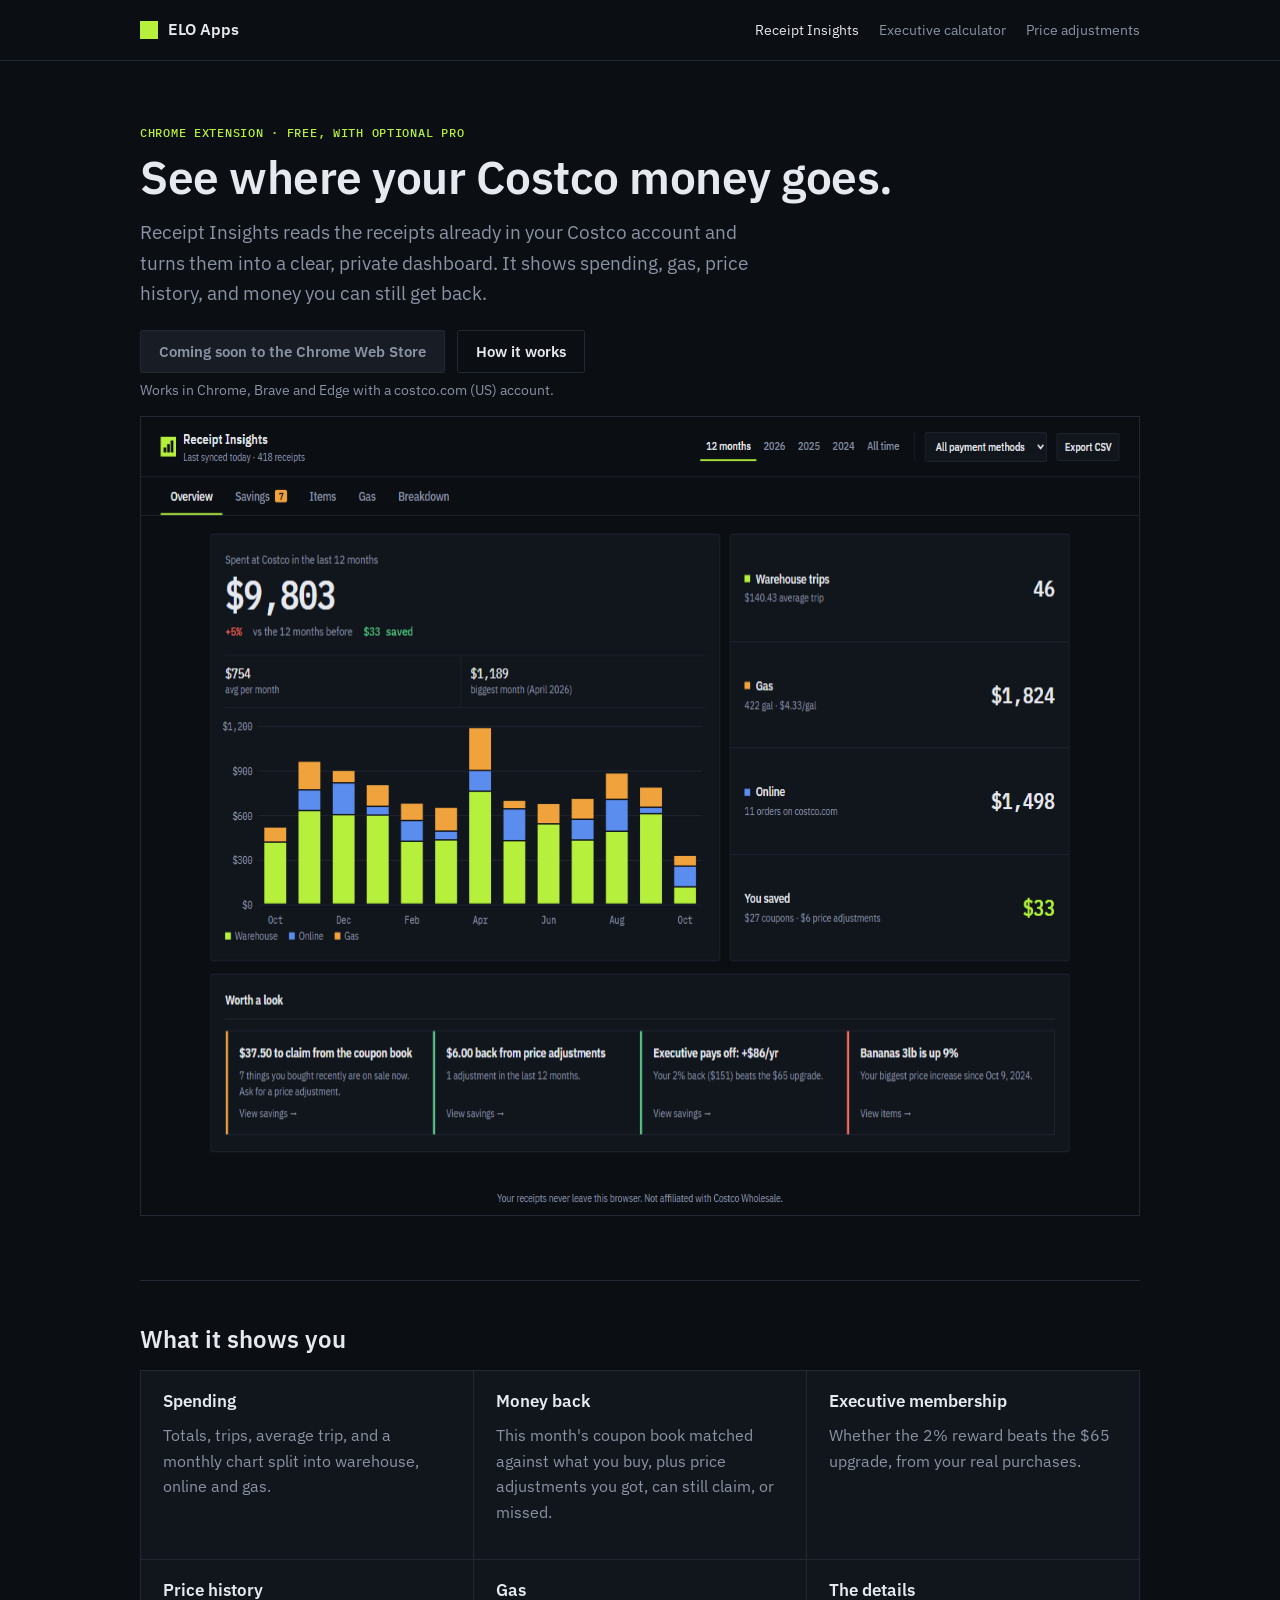
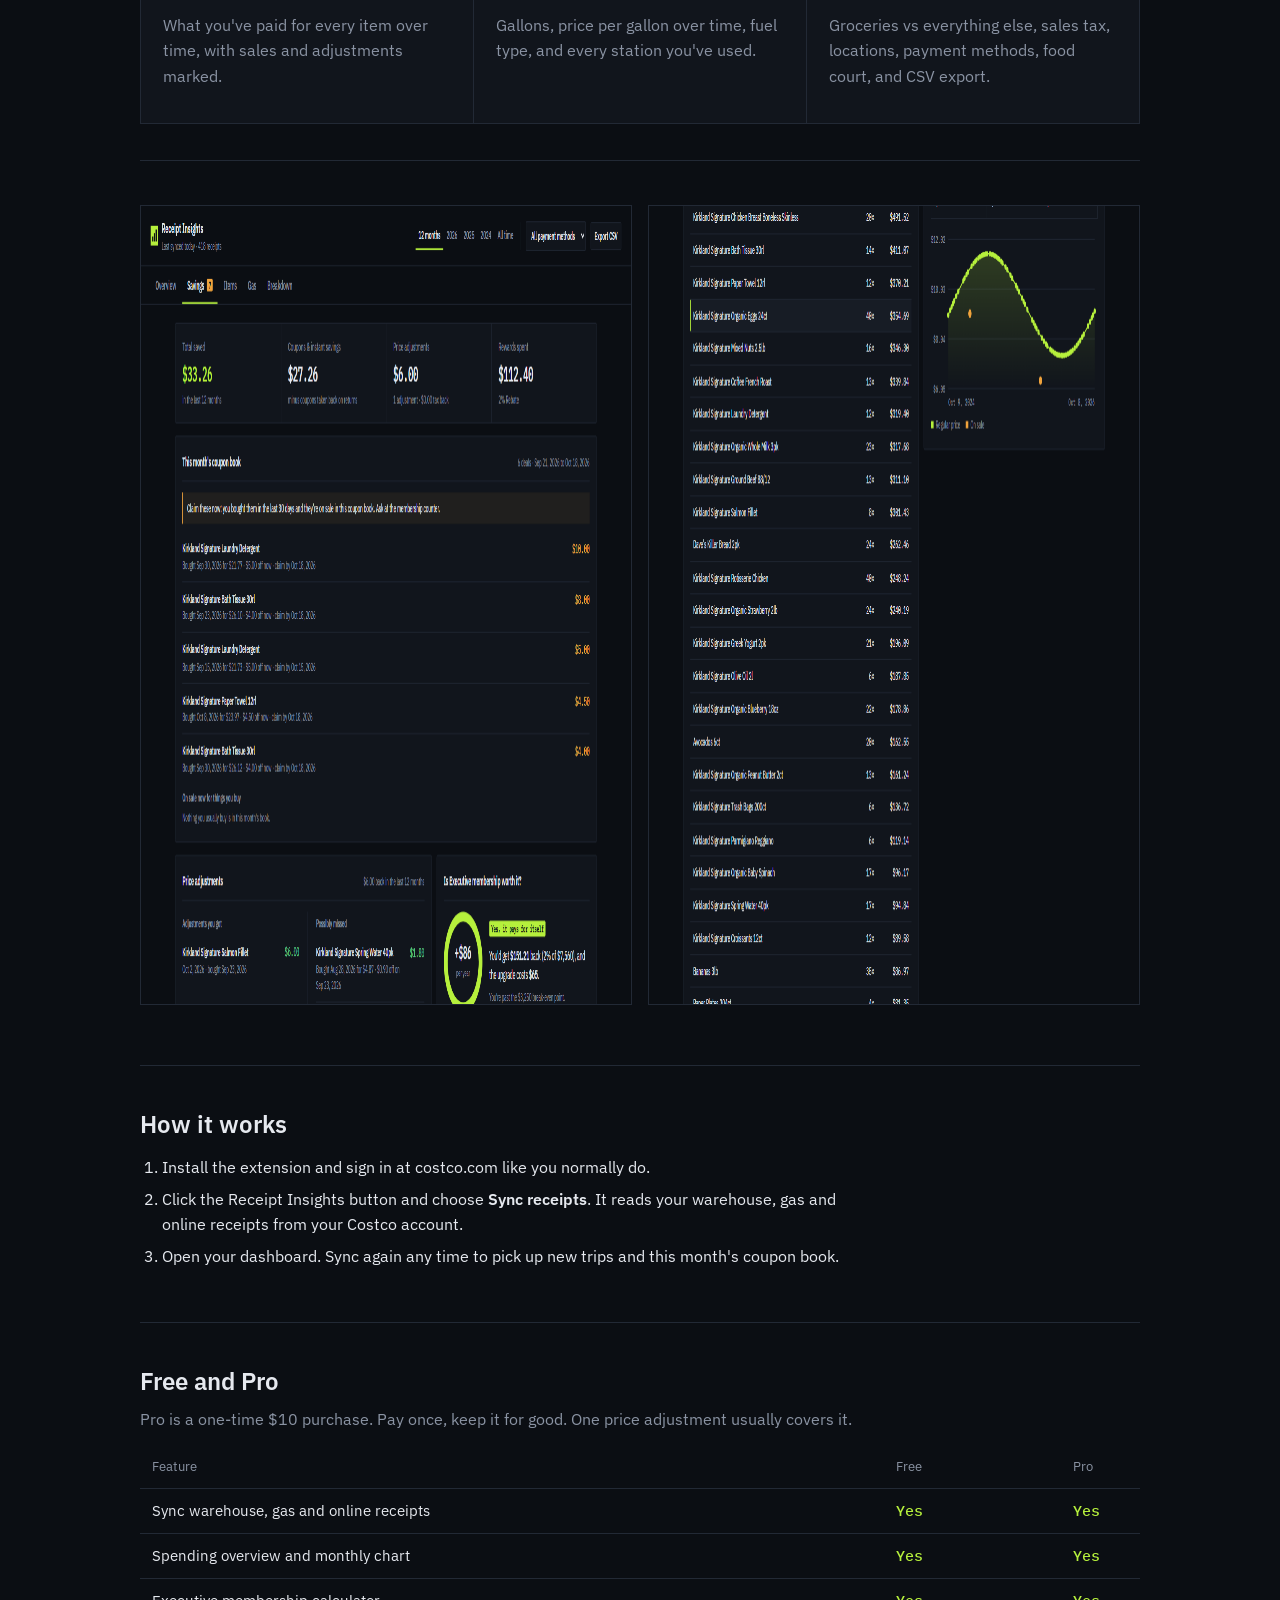
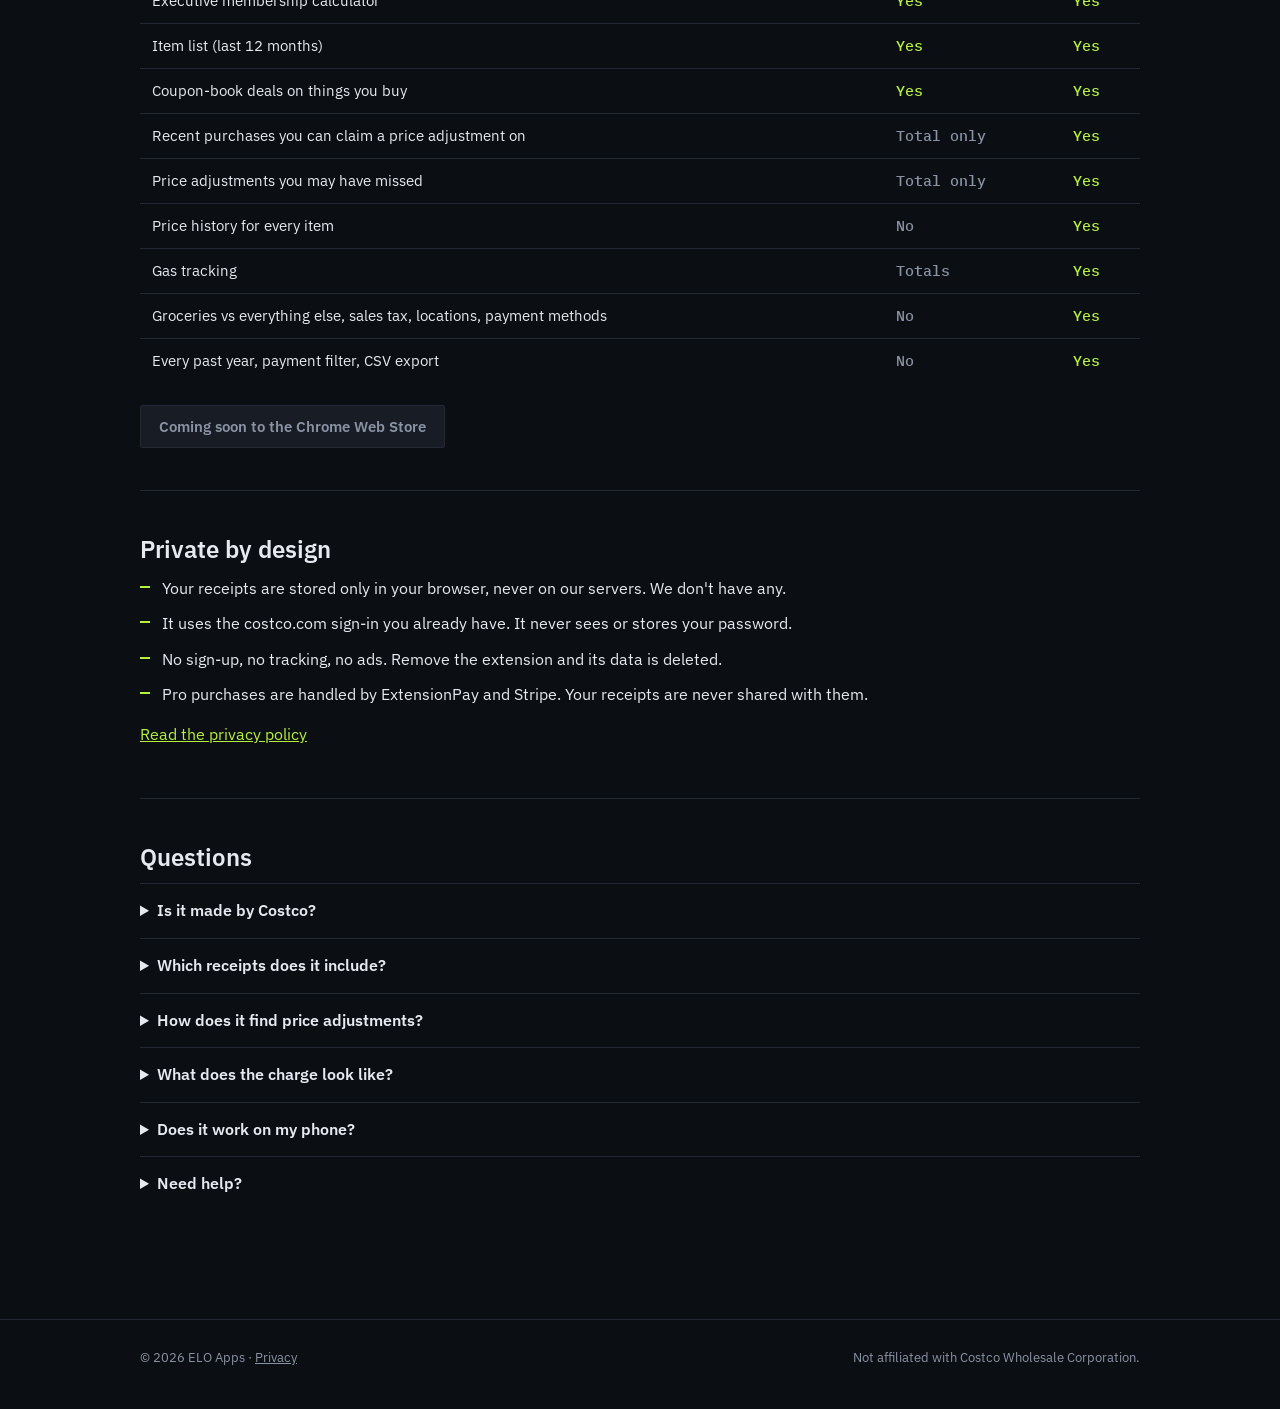
==== receipt-insights/index.html @ 43cf48c6 "ELO Apps site: home, Receipt Insights, Executive calculator, price adjustment guide Co-Authored-By: " ====
<!doctype html>
<html lang="en">
<head>
  <meta charset="utf-8">
  <meta name="viewport" content="width=device-width, initial-scale=1">
  <title>Receipt Insights for Costco · See where your Costco money goes</title>
  <meta name="description" content="A private Chrome extension that turns your Costco receipts into a spending dashboard: totals, gas, price history, coupon-book deals and price adjustments you can still claim.">
  <link rel="canonical" href="https://joshselby.github.io/eloapps/receipt-insights/">
  <meta property="og:title" content="Receipt Insights for Costco">
  <meta property="og:description" content="Turn your Costco receipts into a private spending dashboard.">
  <meta property="og:image" content="https://joshselby.github.io/eloapps/assets/img/dash-overview.png">
  <link rel="icon" href="../assets/img/ri-icon.png">
  <link rel="stylesheet" href="../assets/style.css">
  <script type="application/ld+json">
  {
    "@context": "https://schema.org",
    "@type": "SoftwareApplication",
    "name": "Receipt Insights for Costco",
    "applicationCategory": "BrowserApplication",
    "operatingSystem": "Chrome, Brave, Edge",
    "offers": [
      { "@type": "Offer", "price": "0", "priceCurrency": "USD", "name": "Free" },
      { "@type": "Offer", "price": "10", "priceCurrency": "USD", "name": "Pro (one-time)" }
    ],
    "publisher": { "@type": "Organization", "name": "ELO Apps" }
  }
  </script>
</head>
<body>
  <header class="site-head">
    <div class="wrap">
      <a class="brand" href="../"><span class="brand-mark" aria-hidden="true"></span>ELO Apps</a>
      <nav class="nav">
        <a href="./" aria-current="page">Receipt Insights</a>
        <a href="../costco-executive-membership-calculator/">Executive calculator</a>
        <a href="../costco-price-adjustments/">Price adjustments</a>
      </nav>
    </div>
  </header>

  <main class="wrap">
    <section class="hero">
      <div class="eyebrow">Chrome extension · Free, with optional Pro</div>
      <h1>See where your Costco money goes.</h1>
      <p class="lede">Receipt Insights reads the receipts already in your Costco account and turns them into a clear, private dashboard. It shows spending, gas, price history, and money you can still get back.</p>
      <div class="actions">
        <a class="btn" data-store-link href="#">Add to Chrome, free</a>
        <a class="btn secondary" href="#how">How it works</a>
      </div>
      <p class="muted" style="font-size:14px">Works in Chrome, Brave and Edge with a costco.com (US) account.</p>
      <img class="shot" src="../assets/img/dash-overview.png" alt="Receipt Insights dashboard showing spending, trips, gas and savings" width="1280" height="800">
    </section>

    <section class="section">
      <h2>What it shows you</h2>
      <div class="grid three" style="margin-top:16px">
        <div><h3>Spending</h3><p class="muted">Totals, trips, average trip, and a monthly chart split into warehouse, online and gas.</p></div>
        <div><h3>Money back</h3><p class="muted">This month's coupon book matched against what you buy, plus price adjustments you got, can still claim, or missed.</p></div>
        <div><h3>Executive membership</h3><p class="muted">Whether the 2% reward beats the $65 upgrade, from your real purchases.</p></div>
        <div><h3>Price history</h3><p class="muted">What you've paid for every item over time, with sales and adjustments marked.</p></div>
        <div><h3>Gas</h3><p class="muted">Gallons, price per gallon over time, fuel type, and every station you've used.</p></div>
        <div><h3>The details</h3><p class="muted">Groceries vs everything else, sales tax, locations, payment methods, food court, and CSV export.</p></div>
      </div>
    </section>

    <section class="section">
      <div class="shots">
        <img class="shot" src="../assets/img/dash-savings.png" alt="Savings tab with this month's coupon book and price adjustments" loading="lazy" width="1280" height="800">
        <img class="shot" src="../assets/img/dash-items.png" alt="Item list and price history chart" loading="lazy" width="1280" height="800">
      </div>
    </section>

    <section class="section" id="how">
      <h2>How it works</h2>
      <ol class="prose" style="padding-left:22px">
        <li>Install the extension and sign in at costco.com like you normally do.</li>
        <li>Click the Receipt Insights button and choose <b>Sync receipts</b>. It reads your warehouse, gas and online receipts from your Costco account.</li>
        <li>Open your dashboard. Sync again any time to pick up new trips and this month's coupon book.</li>
      </ol>
    </section>

    <section class="section">
      <h2>Free and Pro</h2>
      <p class="muted">Pro is a one-time $10 purchase. Pay once, keep it for good. One price adjustment usually covers it.</p>
      <table class="plans">
        <thead><tr><th>Feature</th><th>Free</th><th>Pro</th></tr></thead>
        <tbody>
          <tr><td>Sync warehouse, gas and online receipts</td><td class="yes">Yes</td><td class="yes">Yes</td></tr>
          <tr><td>Spending overview and monthly chart</td><td class="yes">Yes</td><td class="yes">Yes</td></tr>
          <tr><td>Executive membership calculator</td><td class="yes">Yes</td><td class="yes">Yes</td></tr>
          <tr><td>Item list (last 12 months)</td><td class="yes">Yes</td><td class="yes">Yes</td></tr>
          <tr><td>Coupon-book deals on things you buy</td><td class="yes">Yes</td><td class="yes">Yes</td></tr>
          <tr><td>Recent purchases you can claim a price adjustment on</td><td class="no">Total only</td><td class="yes">Yes</td></tr>
          <tr><td>Price adjustments you may have missed</td><td class="no">Total only</td><td class="yes">Yes</td></tr>
          <tr><td>Price history for every item</td><td class="no">No</td><td class="yes">Yes</td></tr>
          <tr><td>Gas tracking</td><td class="no">Totals</td><td class="yes">Yes</td></tr>
          <tr><td>Groceries vs everything else, sales tax, locations, payment methods</td><td class="no">No</td><td class="yes">Yes</td></tr>
          <tr><td>Every past year, payment filter, CSV export</td><td class="no">No</td><td class="yes">Yes</td></tr>
        </tbody>
      </table>
      <div class="actions"><a class="btn" data-store-link href="#">Add to Chrome, free</a></div>
    </section>

    <section class="section">
      <h2>Private by design</h2>
      <ul class="ticks">
        <li>Your receipts are stored only in your browser, never on our servers. We don't have any.</li>
        <li>It uses the costco.com sign-in you already have. It never sees or stores your password.</li>
        <li>No sign-up, no tracking, no ads. Remove the extension and its data is deleted.</li>
        <li>Pro purchases are handled by ExtensionPay and Stripe. Your receipts are never shared with them.</li>
      </ul>
      <p style="margin-top:14px"><a href="https://joshselby.github.io/receipt-insights-privacy/">Read the privacy policy</a></p>
    </section>

    <section class="section">
      <h2>Questions</h2>
      <details><summary>Is it made by Costco?</summary><p>No. Receipt Insights is an independent product and isn't affiliated with, endorsed by, or sponsored by Costco Wholesale Corporation.</p></details>
      <details><summary>Which receipts does it include?</summary><p>In-warehouse receipts, gas station receipts and costco.com orders, as far back as Costco keeps them in your account. Food court and pharmacy purchases show up only if your membership card was scanned.</p></details>
      <details><summary>How does it find price adjustments?</summary><p>It reads Costco's current coupon book and compares it with what you bought in the last 30 days at full price. It also spots times you bought something again on sale within 30 days without getting an adjustment.</p></details>
      <details><summary>What does the charge look like?</summary><p>Pro is a one-time $10 charge through Stripe. It appears as "ELO APPS" on your card statement.</p></details>
      <details><summary>Does it work on my phone?</summary><p>Not yet. It's a desktop browser extension for Chrome, Brave and Edge.</p></details>
      <details><summary>Need help?</summary><p><a href="https://github.com/JoshSelby/receipt-insights-privacy/issues">Open an issue on GitHub</a> and we'll get back to you.</p></details>
    </section>
  </main>

  <footer class="site-foot">
    <div class="wrap">
      <span>© <span data-year></span> ELO Apps · <a href="https://joshselby.github.io/receipt-insights-privacy/">Privacy</a></span>
      <span>Not affiliated with Costco Wholesale Corporation.</span>
    </div>
  </footer>
  <script src="../assets/site.js"></script>
</body>
</html>
---- assets/style.css ----
@font-face { font-family: "Plex Sans"; src: url("fonts/PlexSans-400.woff2") format("woff2"); font-weight: 400; font-display: swap; }
@font-face { font-family: "Plex Sans"; src: url("fonts/PlexSans-600.woff2") format("woff2"); font-weight: 600; font-display: swap; }
@font-face { font-family: "Plex Mono"; src: url("fonts/PlexMono-500.woff2") format("woff2"); font-weight: 500; font-display: swap; }

:root {
  color-scheme: dark;
  --bg: #0b0e13;
  --panel: #11151c;
  --panel-2: #171c25;
  --line: #222935;
  --text: #e6e9ef;
  --muted: #8a93a3;
  --accent: #b6f03c;
  --amber: #f0a33c;
  --sans: "Plex Sans", system-ui, sans-serif;
  --mono: "Plex Mono", ui-monospace, monospace;
}
* { box-sizing: border-box; }
html { background: var(--bg); }
body { margin: 0; color: var(--text); font: 16px/1.6 var(--sans); }
a { color: var(--accent); }
img { max-width: 100%; display: block; }
h1, h2, h3 { line-height: 1.2; margin: 0 0 12px; font-weight: 600; }
h1 { font-size: clamp(30px, 5vw, 46px); letter-spacing: -0.5px; }
h2 { font-size: 24px; margin-top: 8px; }
h3 { font-size: 17px; }
p { margin: 0 0 14px; }
.muted { color: var(--muted); }
.mono { font-family: var(--mono); }
.wrap { max-width: 1040px; margin: 0 auto; padding: 0 20px; }

/* Header and footer */
.site-head { border-bottom: 1px solid var(--line); }
.site-head .wrap { display: flex; align-items: center; justify-content: space-between; gap: 16px; height: 60px; }
.brand { color: var(--text); text-decoration: none; font-weight: 600; display: flex; align-items: center; gap: 10px; }
.brand-mark { width: 18px; height: 18px; background: var(--accent); }
.nav { display: flex; gap: 20px; font-size: 14px; flex-wrap: wrap; }
.nav a { color: var(--muted); text-decoration: none; }
.nav a:hover, .nav a[aria-current] { color: var(--text); }
.site-foot { border-top: 1px solid var(--line); margin-top: 72px; padding: 28px 0 40px; font-size: 13px; color: var(--muted); }
.site-foot .wrap { display: flex; justify-content: space-between; gap: 20px; flex-wrap: wrap; }
.site-foot a { color: var(--muted); }

/* Sections */
.hero { padding: 64px 0 40px; }
.hero p.lede { font-size: 19px; color: var(--muted); max-width: 640px; }
.section { padding: 36px 0; border-top: 1px solid var(--line); }
.eyebrow { font: 500 12px var(--mono); color: var(--accent); letter-spacing: .06em; text-transform: uppercase; margin-bottom: 10px; }

.btn { display: inline-flex; align-items: center; gap: 8px; font: 600 15px var(--sans); text-decoration: none; padding: 11px 18px; border-radius: 2px; border: 1px solid var(--accent); background: var(--accent); color: #0b0e13; cursor: pointer; }
.btn.secondary { background: none; color: var(--text); border-color: var(--line); }
.btn.pending { background: var(--panel-2); border-color: var(--line); color: var(--muted); cursor: default; }
.actions { display: flex; gap: 12px; flex-wrap: wrap; margin: 22px 0 6px; }

.grid { display: grid; gap: 1px; background: var(--line); border: 1px solid var(--line); }
.grid.two { grid-template-columns: repeat(2, 1fr); }
.grid.three { grid-template-columns: repeat(3, 1fr); }
.grid > * { background: var(--panel); padding: 20px 22px; }
@media (max-width: 760px) { .grid.two, .grid.three { grid-template-columns: 1fr; } }

.product { display: flex; flex-direction: column; gap: 6px; }
.product .tag { font: 500 11px var(--mono); color: var(--muted); }
.product a.more { margin-top: auto; padding-top: 10px; font-size: 14px; }

.shot { border: 1px solid var(--line); margin: 8px 0 24px; }
.shots { display: grid; grid-template-columns: repeat(2, 1fr); gap: 16px; }
@media (max-width: 760px) { .shots { grid-template-columns: 1fr; } }

ul.ticks { list-style: none; padding: 0; margin: 0; display: grid; gap: 10px; }
ul.ticks li { padding-left: 22px; position: relative; }
ul.ticks li::before { content: ""; position: absolute; left: 0; top: 10px; width: 10px; height: 2px; background: var(--accent); }

table.plans { width: 100%; border-collapse: collapse; font-size: 15px; }
table.plans th, table.plans td { text-align: left; padding: 10px 12px; border-top: 1px solid var(--line); vertical-align: top; }
table.plans thead th { border-top: 0; color: var(--muted); font-weight: 500; font-size: 13px; }
table.plans td.yes { color: var(--accent); font-family: var(--mono); }
table.plans td.no { color: var(--muted); font-family: var(--mono); }

details { border-top: 1px solid var(--line); padding: 14px 0; }
details summary { cursor: pointer; font-weight: 600; }
details p { margin: 10px 0 0; color: var(--muted); }

.note { border-left: 2px solid var(--amber); background: rgba(240, 163, 60, .07); padding: 10px 14px; margin: 16px 0; font-size: 15px; }
.prose { max-width: 720px; }
.prose h2 { margin-top: 36px; }
.prose ol, .prose ul { padding-left: 22px; }
.prose li { margin-bottom: 6px; }

/* Calculator */
.calc { display: grid; grid-template-columns: 1fr 1fr; border: 1px solid var(--line); }
.calc > div { padding: 22px; background: var(--panel); }
.calc > div + div { border-left: 1px solid var(--line); }
@media (max-width: 760px) { .calc { grid-template-columns: 1fr; } .calc > div + div { border-left: 0; border-top: 1px solid var(--line); } }
.field { display: grid; gap: 6px; margin-bottom: 16px; }
.field label { font-size: 14px; color: var(--muted); }
.field input, .field select { font: 500 18px var(--mono); color: var(--text); background: var(--bg); border: 1px solid var(--line); border-radius: 2px; padding: 10px 12px; width: 100%; }
.field input:focus, .field select:focus { outline: 1px solid var(--accent); }
.seg { display: inline-flex; border: 1px solid var(--line); }
.seg button { font: 500 13px var(--sans); background: none; color: var(--muted); border: 0; padding: 7px 12px; cursor: pointer; }
.seg button.on { background: var(--panel-2); color: var(--text); box-shadow: inset 0 -2px 0 var(--accent); }
.verdict { font: 600 13px var(--mono); display: inline-block; padding: 3px 8px; border-radius: 2px; }
.verdict.yes { background: var(--accent); color: #0b0e13; }
.verdict.no { background: #f26b5b; color: #160807; }
.big { font: 600 44px var(--mono); letter-spacing: -1px; margin: 10px 0 2px; }
dl.rows { margin: 16px 0 0; }
dl.rows div { display: flex; justify-content: space-between; gap: 12px; padding: 8px 0; border-top: 1px solid var(--line); }
dl.rows dd { margin: 0; font-family: var(--mono); }
dl.rows dt { color: var(--muted); }

/* Phones: brand on its own line, links in a scrollable row beneath. */
@media (max-width: 640px) {
  .site-head .wrap { height: auto; flex-direction: column; align-items: flex-start; gap: 8px; padding-top: 12px; padding-bottom: 10px; }
  .brand { white-space: nowrap; }
  .nav { gap: 16px; flex-wrap: nowrap; overflow-x: auto; width: 100%; white-space: nowrap; }
  .hero { padding-top: 36px; }
  .big { font-size: 36px; }
}

/* Break-even callout on the Executive calculator */
.breakeven { display: grid; grid-template-columns: auto auto 1fr; gap: 0; border: 1px solid var(--line); border-left: 3px solid var(--accent); background: var(--panel); margin-bottom: 18px; }
.breakeven > * { padding: 16px 20px; margin: 0; }
.breakeven > div { display: flex; flex-direction: column; border-right: 1px solid var(--line); }
.breakeven .big-num { font-size: 32px; font-weight: 600; color: var(--accent); line-height: 1.1; }
.breakeven p { align-self: center; color: var(--text); }
@media (max-width: 760px) { .breakeven { grid-template-columns: 1fr 1fr; } .breakeven p { grid-column: 1 / -1; border-top: 1px solid var(--line); } }
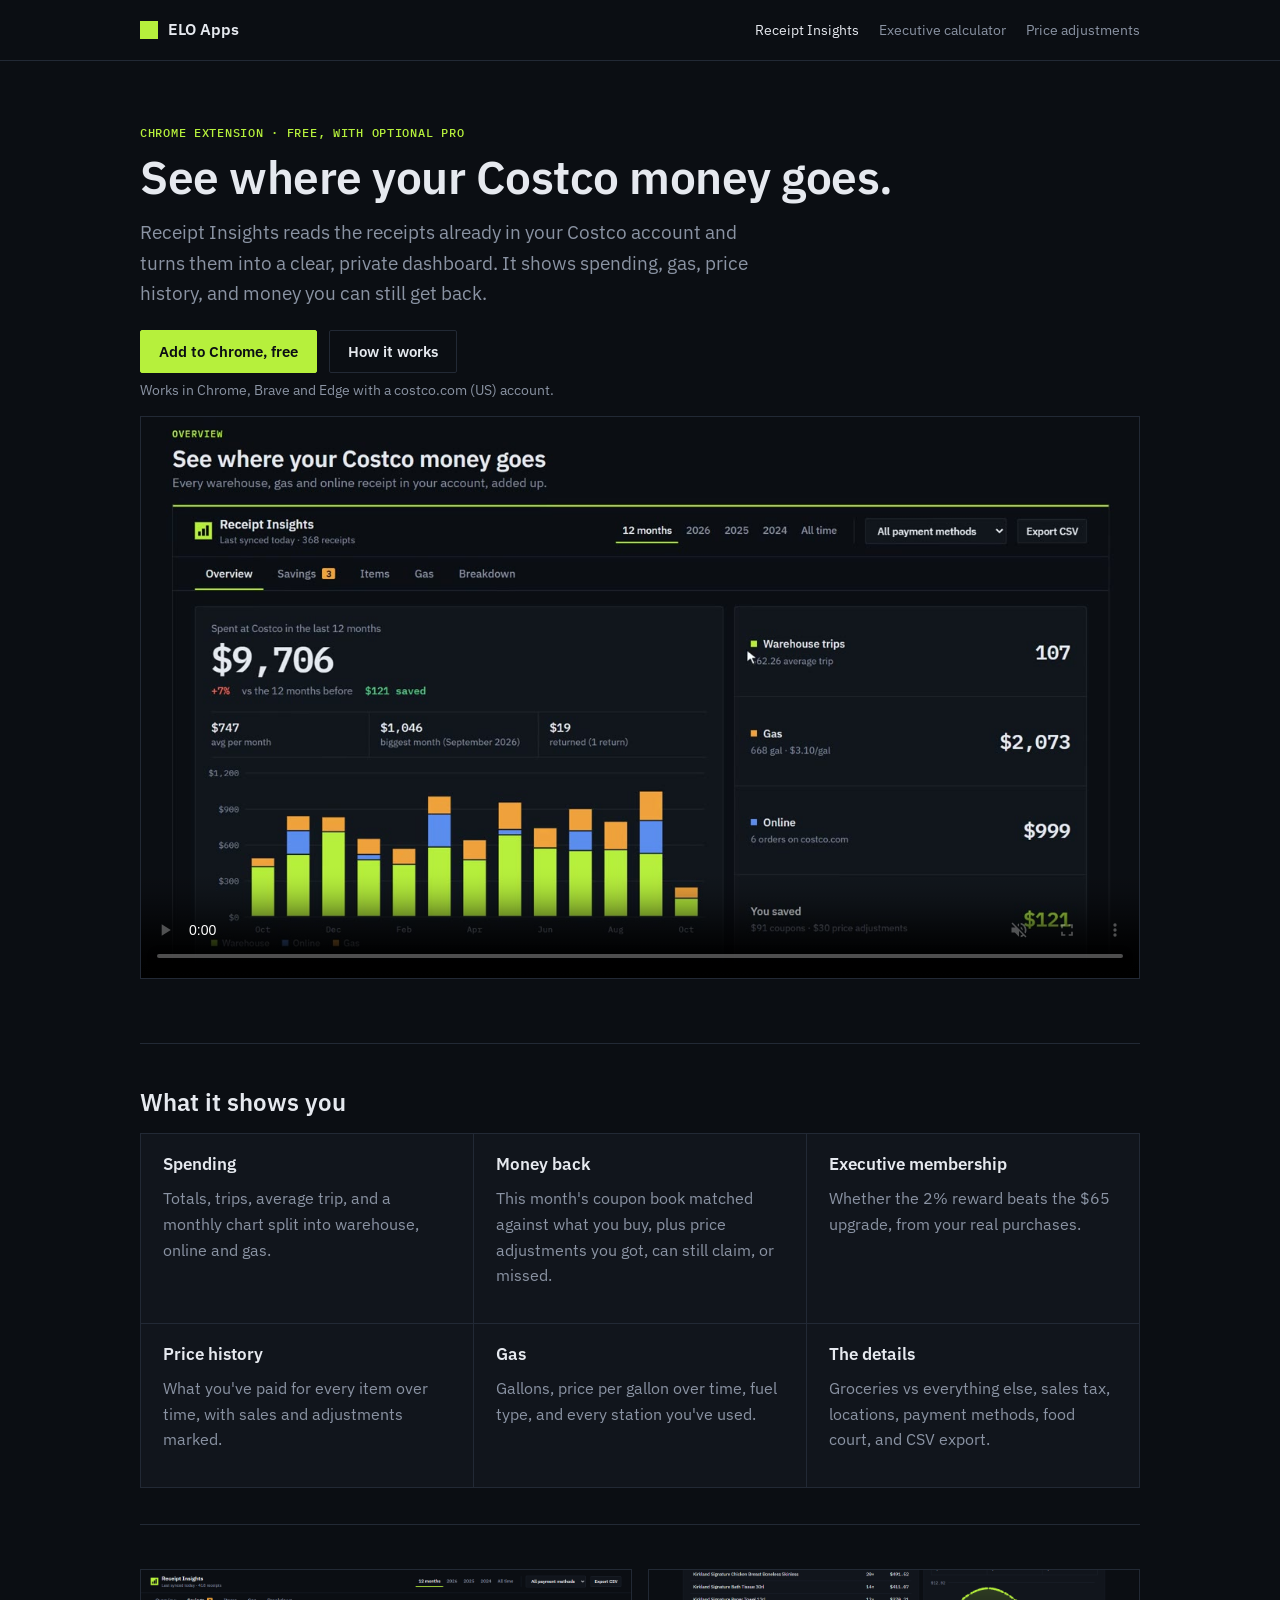
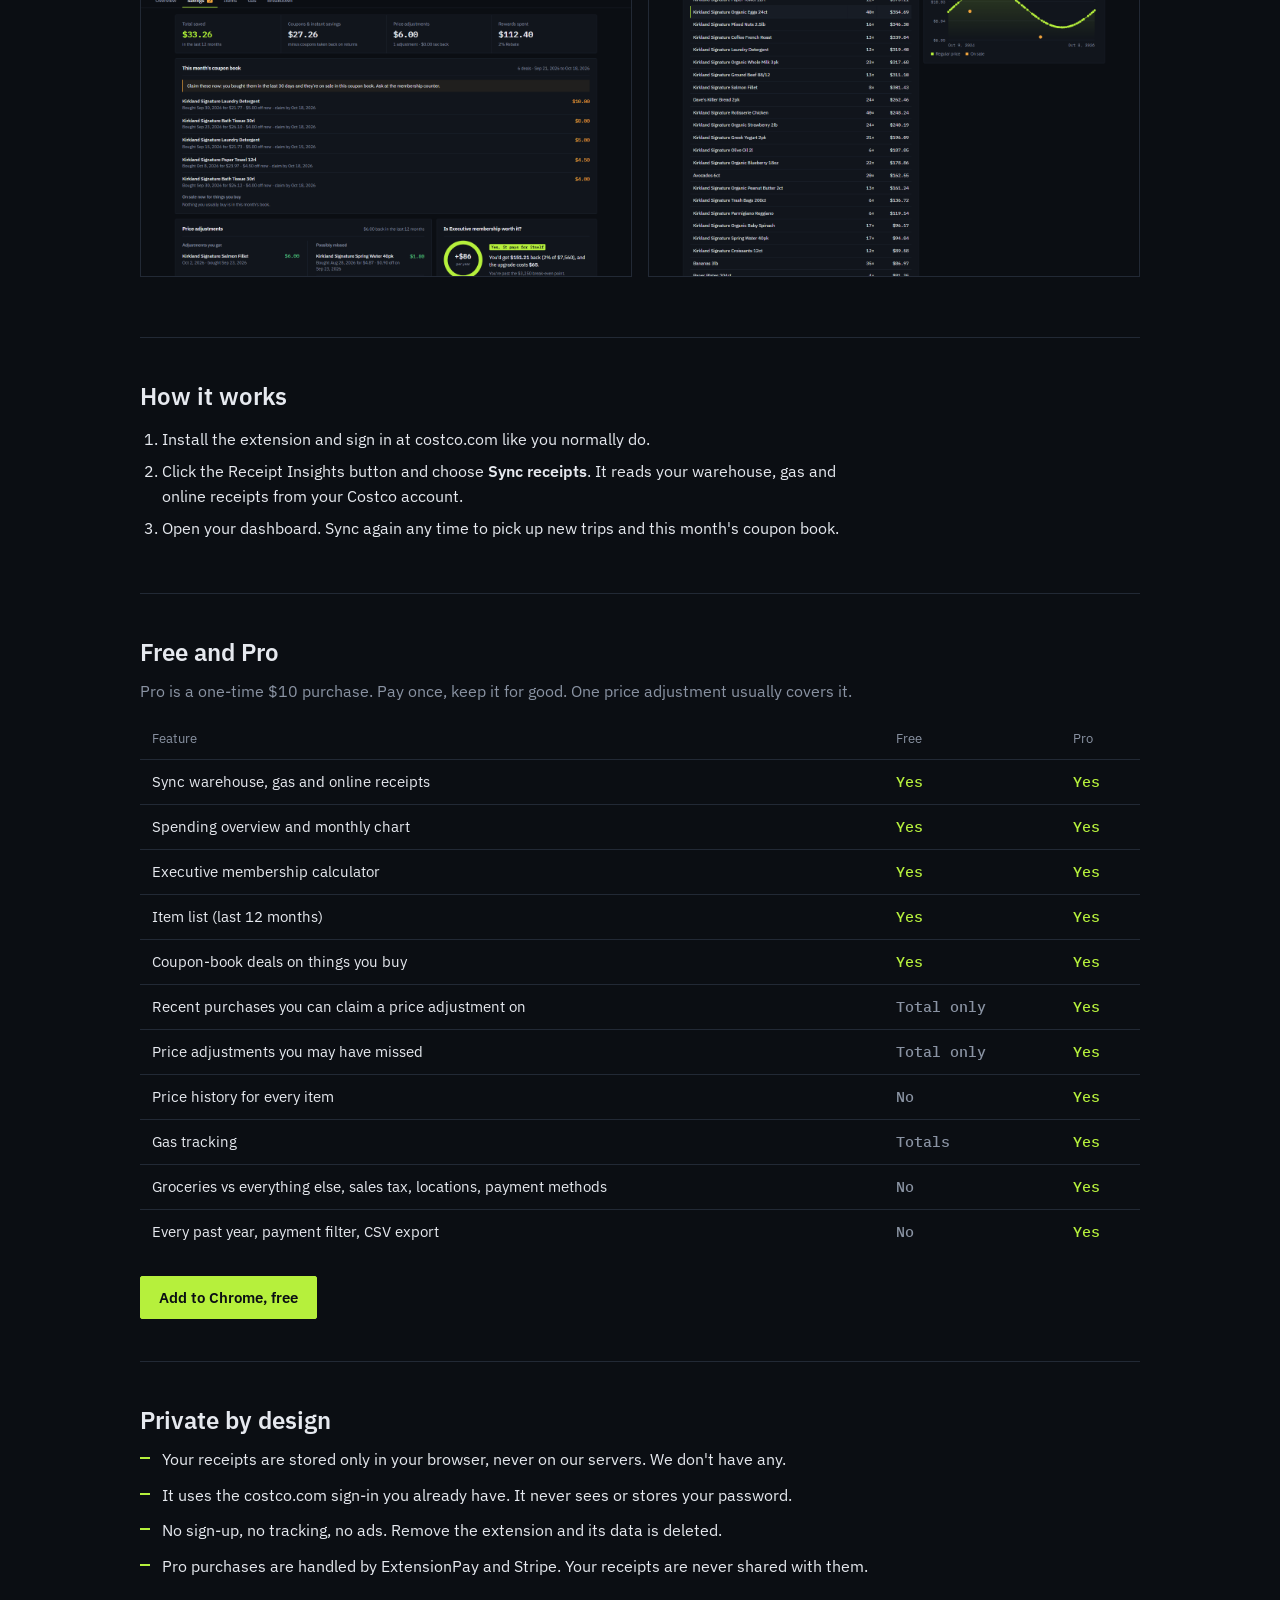
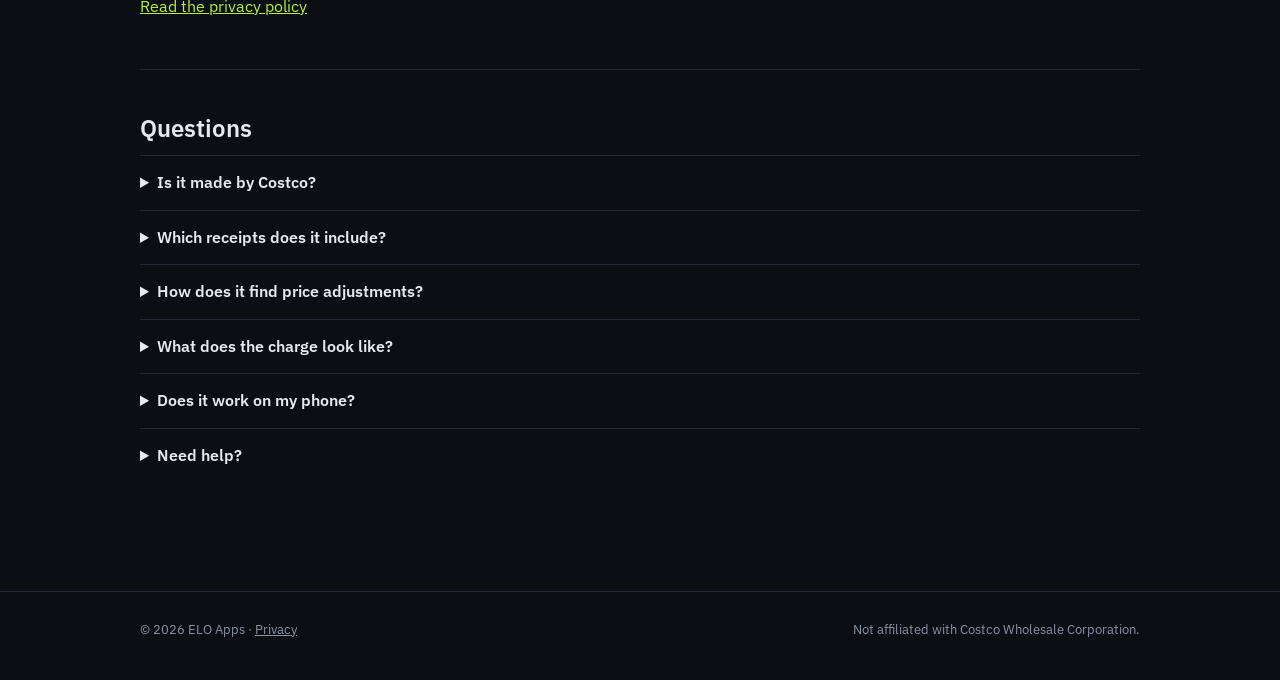
==== commit 045b4b8e: "Embed the promo video on the Receipt Insights page Co-Authored-By: Claude Opus 5.5 <noreply@anthropi" ====
--- a/receipt-insights/index.html
+++ b/receipt-insights/index.html
@@ -48,7 +48,7 @@
         <a class="btn secondary" href="#how">How it works</a>
       </div>
       <p class="muted" style="font-size:14px">Works in Chrome, Brave and Edge with a costco.com (US) account.</p>
-      <img class="shot" src="../assets/img/dash-overview.png" alt="Receipt Insights dashboard showing spending, trips, gas and savings" width="1280" height="800">
+      <video class="shot" src="../assets/video/receipt-insights-promo.mp4" poster="../assets/video/promo-poster.jpg" width="1920" height="1080" controls muted playsinline preload="metadata" aria-label="35-second walkthrough of the Receipt Insights dashboard"></video>
     </section>
 
     <section class="section">
--- a/assets/style.css
+++ b/assets/style.css
@@ -19,7 +19,7 @@
 html { background: var(--bg); }
 body { margin: 0; color: var(--text); font: 16px/1.6 var(--sans); }
 a { color: var(--accent); }
-img { max-width: 100%; display: block; }
+img, video { max-width: 100%; height: auto; display: block; }
 h1, h2, h3 { line-height: 1.2; margin: 0 0 12px; font-weight: 600; }
 h1 { font-size: clamp(30px, 5vw, 46px); letter-spacing: -0.5px; }
 h2 { font-size: 24px; margin-top: 8px; }
@@ -123,3 +123,11 @@
 .breakeven .big-num { font-size: 32px; font-weight: 600; color: var(--accent); line-height: 1.1; }
 .breakeven p { align-self: center; color: var(--text); }
 @media (max-width: 760px) { .breakeven { grid-template-columns: 1fr 1fr; } .breakeven p { grid-column: 1 / -1; border-top: 1px solid var(--line); } }
+
+/* Screenshot viewer */
+img.shot { cursor: zoom-in; }
+img.shot:hover, img.shot:focus-visible { border-color: var(--accent); outline: none; }
+dialog.viewer { border: 0; padding: 0; background: none; max-width: 96vw; max-height: 96vh; cursor: zoom-out; }
+dialog.viewer::backdrop { background: rgba(5, 7, 10, .88); }
+dialog.viewer img { max-width: 96vw; max-height: calc(96vh - 28px); border: 1px solid var(--line); }
+.viewer-hint { display: block; text-align: center; font: 500 12px var(--mono); color: var(--muted); padding-top: 8px; }
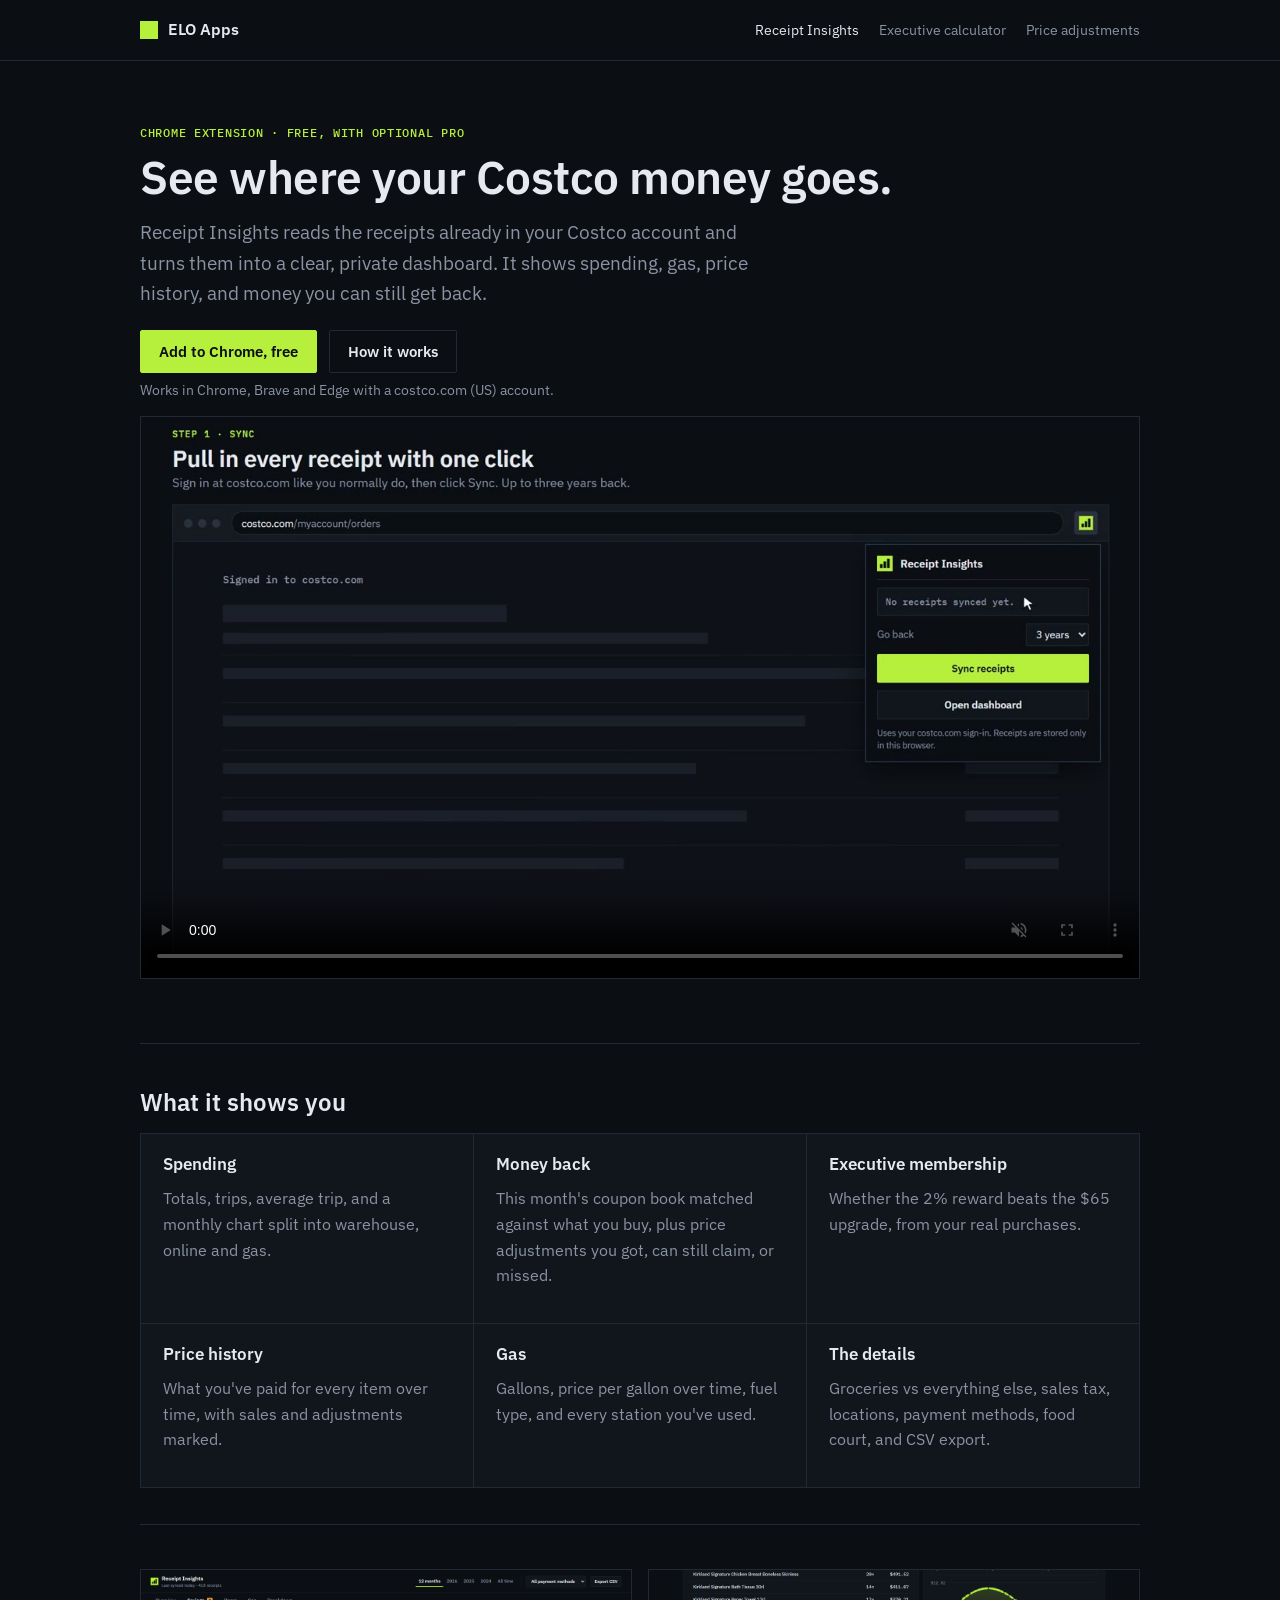
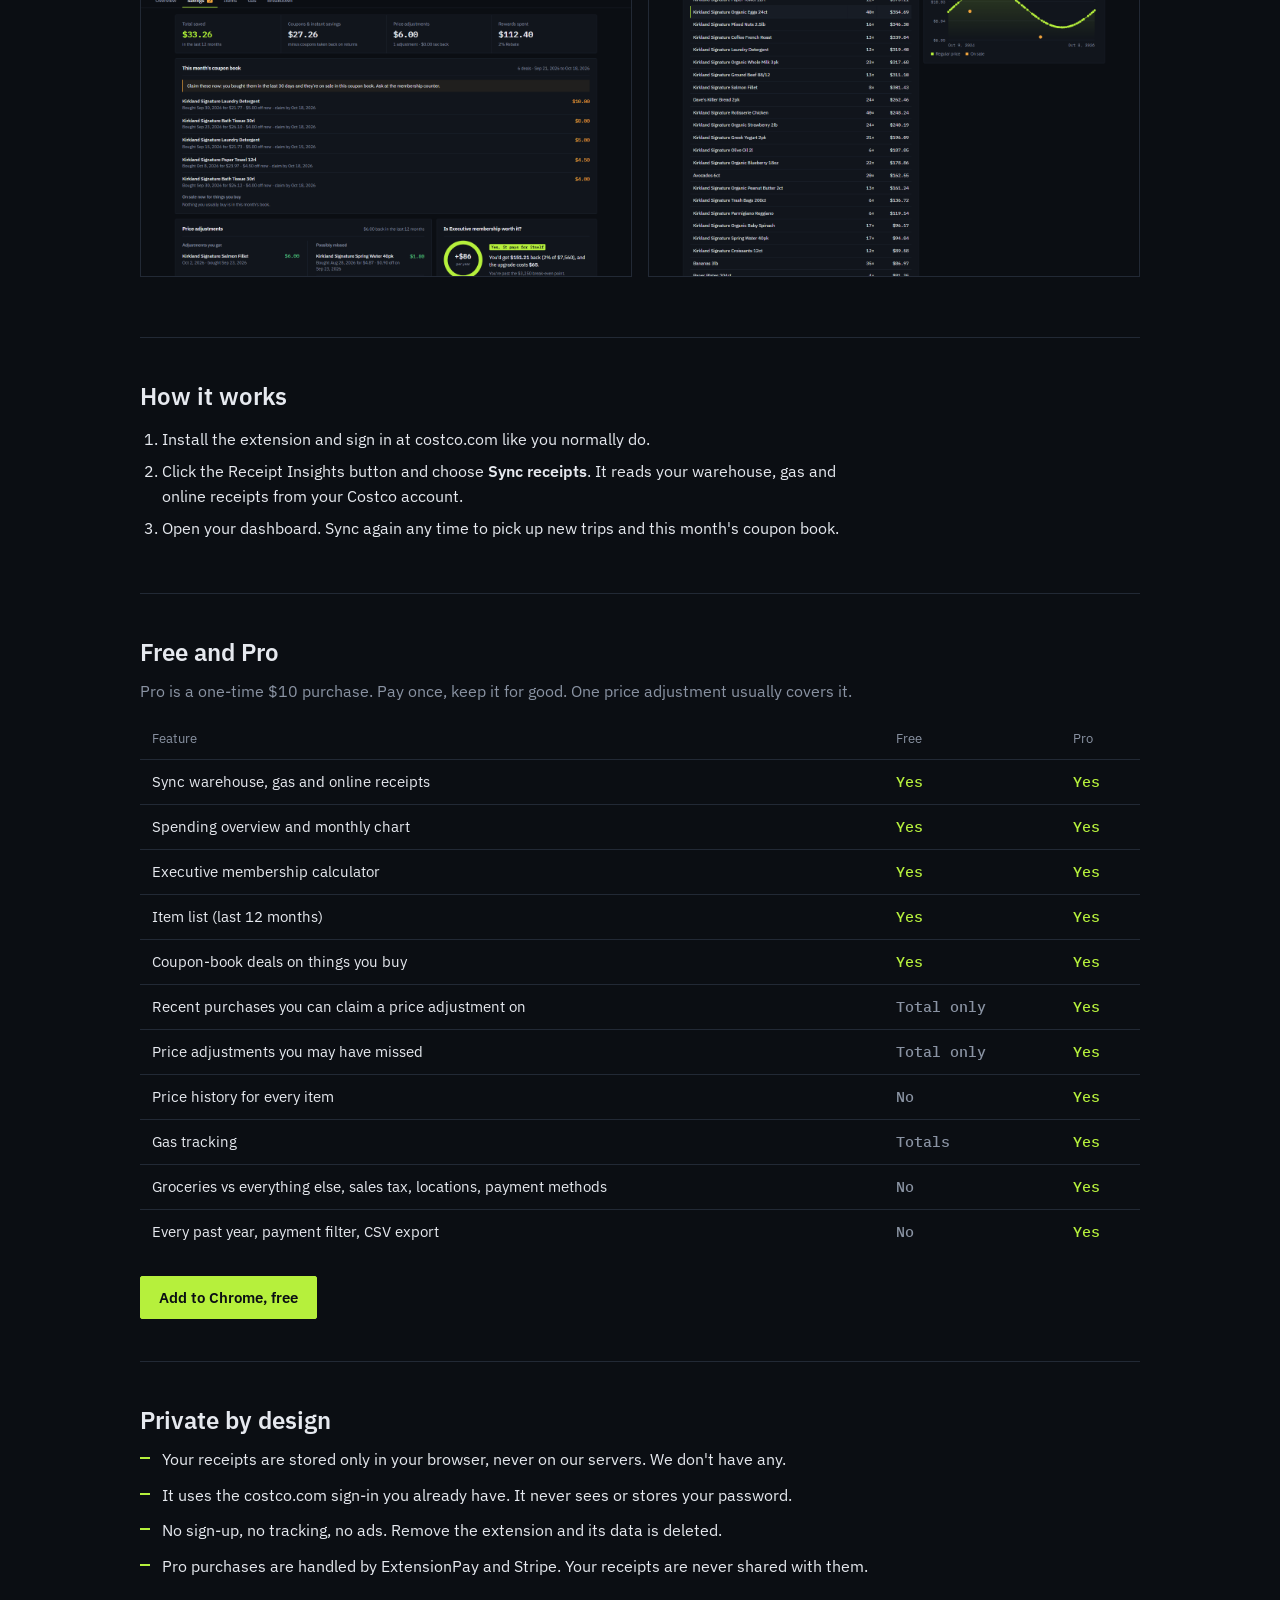
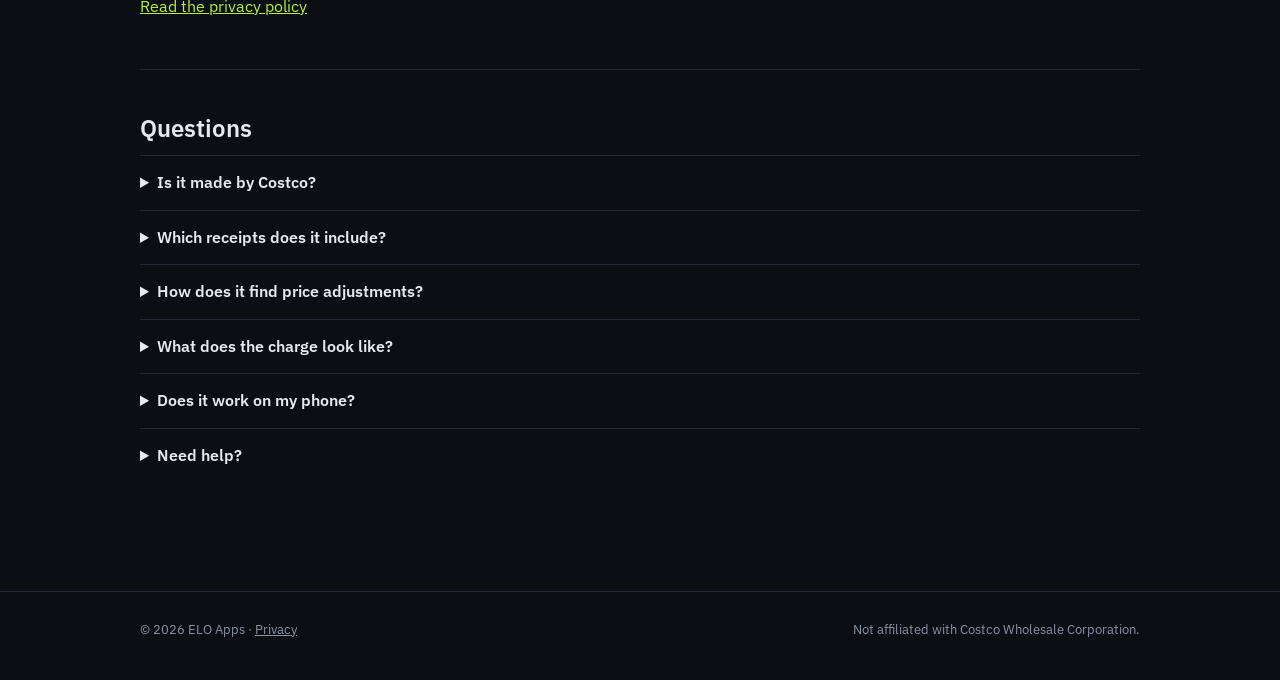
==== commit 0a704e7f: "Update promo video with the sync step Co-Authored-By: Claude Opus 5.5 <noreply@anthropic.com>" ====
--- a/receipt-insights/index.html
+++ b/receipt-insights/index.html
@@ -48,7 +48,7 @@
         <a class="btn secondary" href="#how">How it works</a>
       </div>
       <p class="muted" style="font-size:14px">Works in Chrome, Brave and Edge with a costco.com (US) account.</p>
-      <video class="shot" src="../assets/video/receipt-insights-promo.mp4" poster="../assets/video/promo-poster.jpg" width="1920" height="1080" controls muted playsinline preload="metadata" aria-label="35-second walkthrough of the Receipt Insights dashboard"></video>
+      <video class="shot" src="../assets/video/receipt-insights-promo.mp4" poster="../assets/video/promo-poster.jpg" width="1920" height="1080" controls muted playsinline preload="metadata" aria-label="42-second walkthrough of the Receipt Insights dashboard"></video>
     </section>
 
     <section class="section">
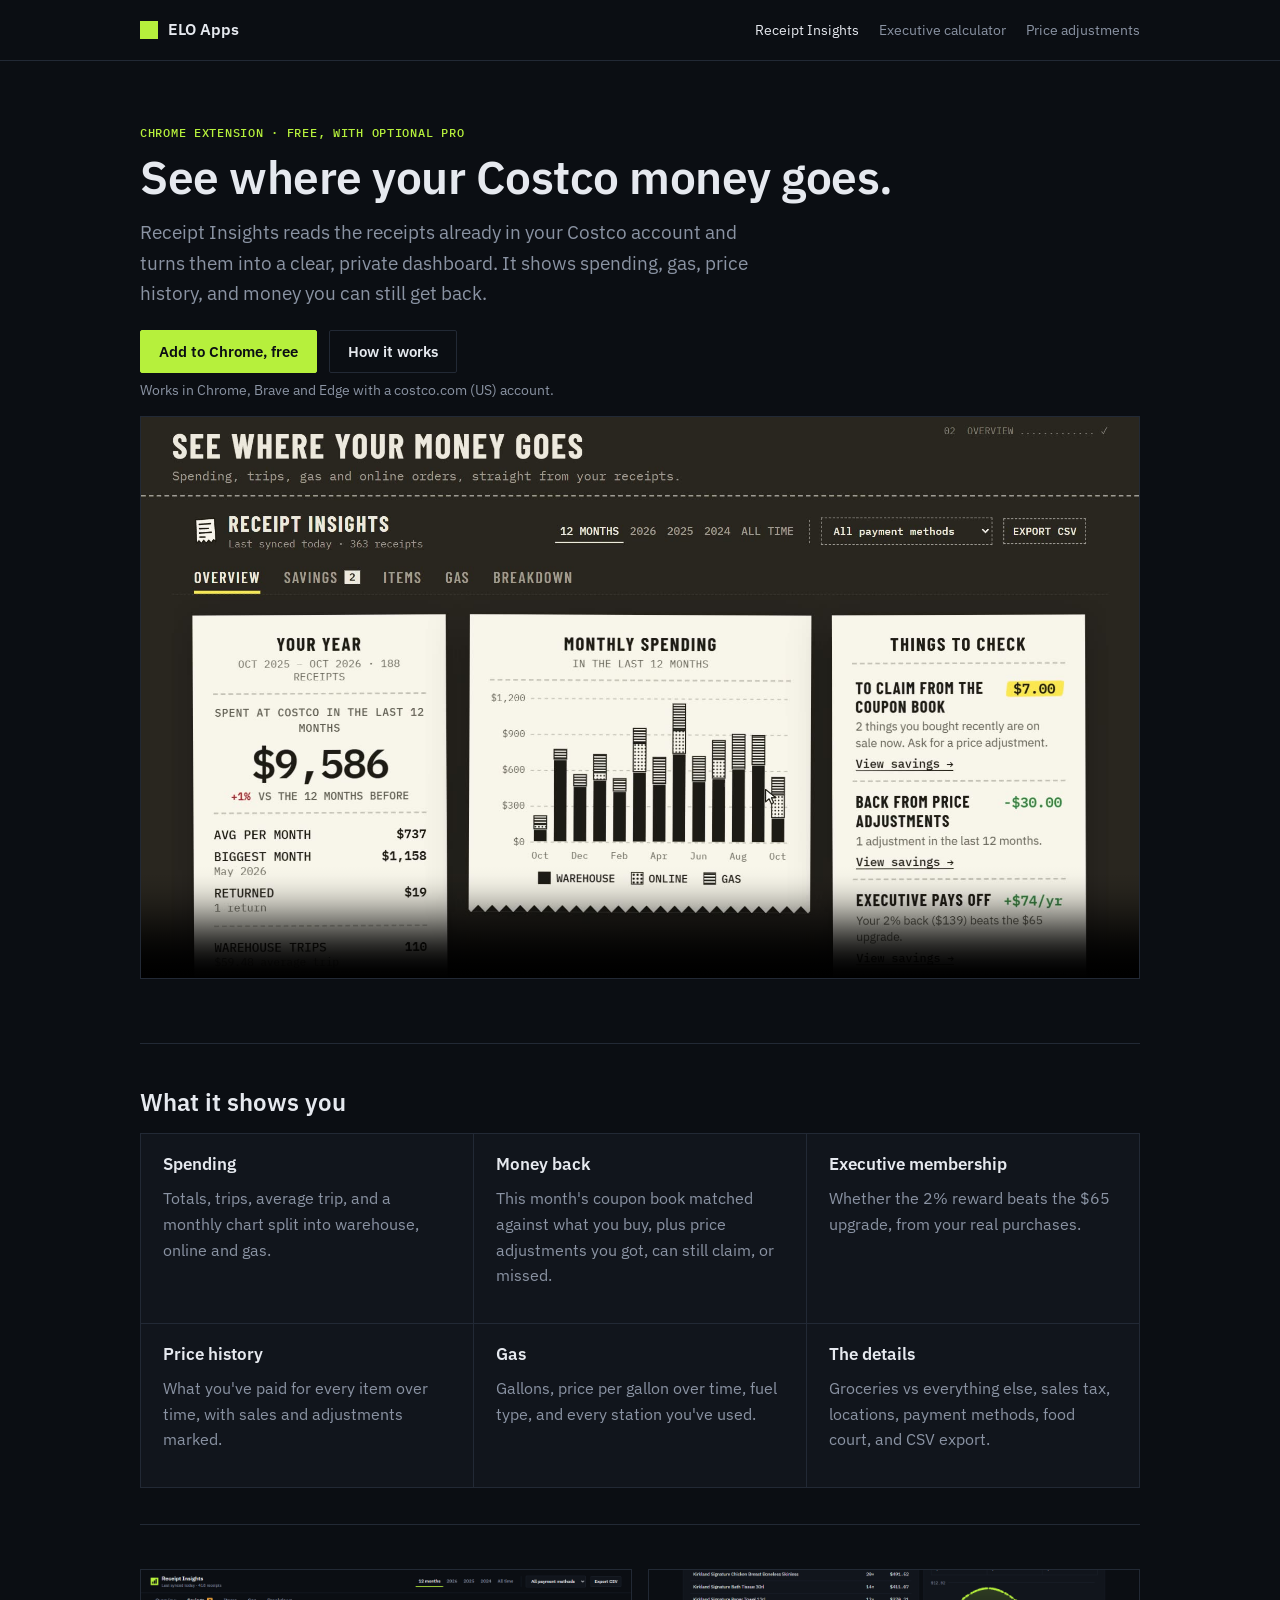
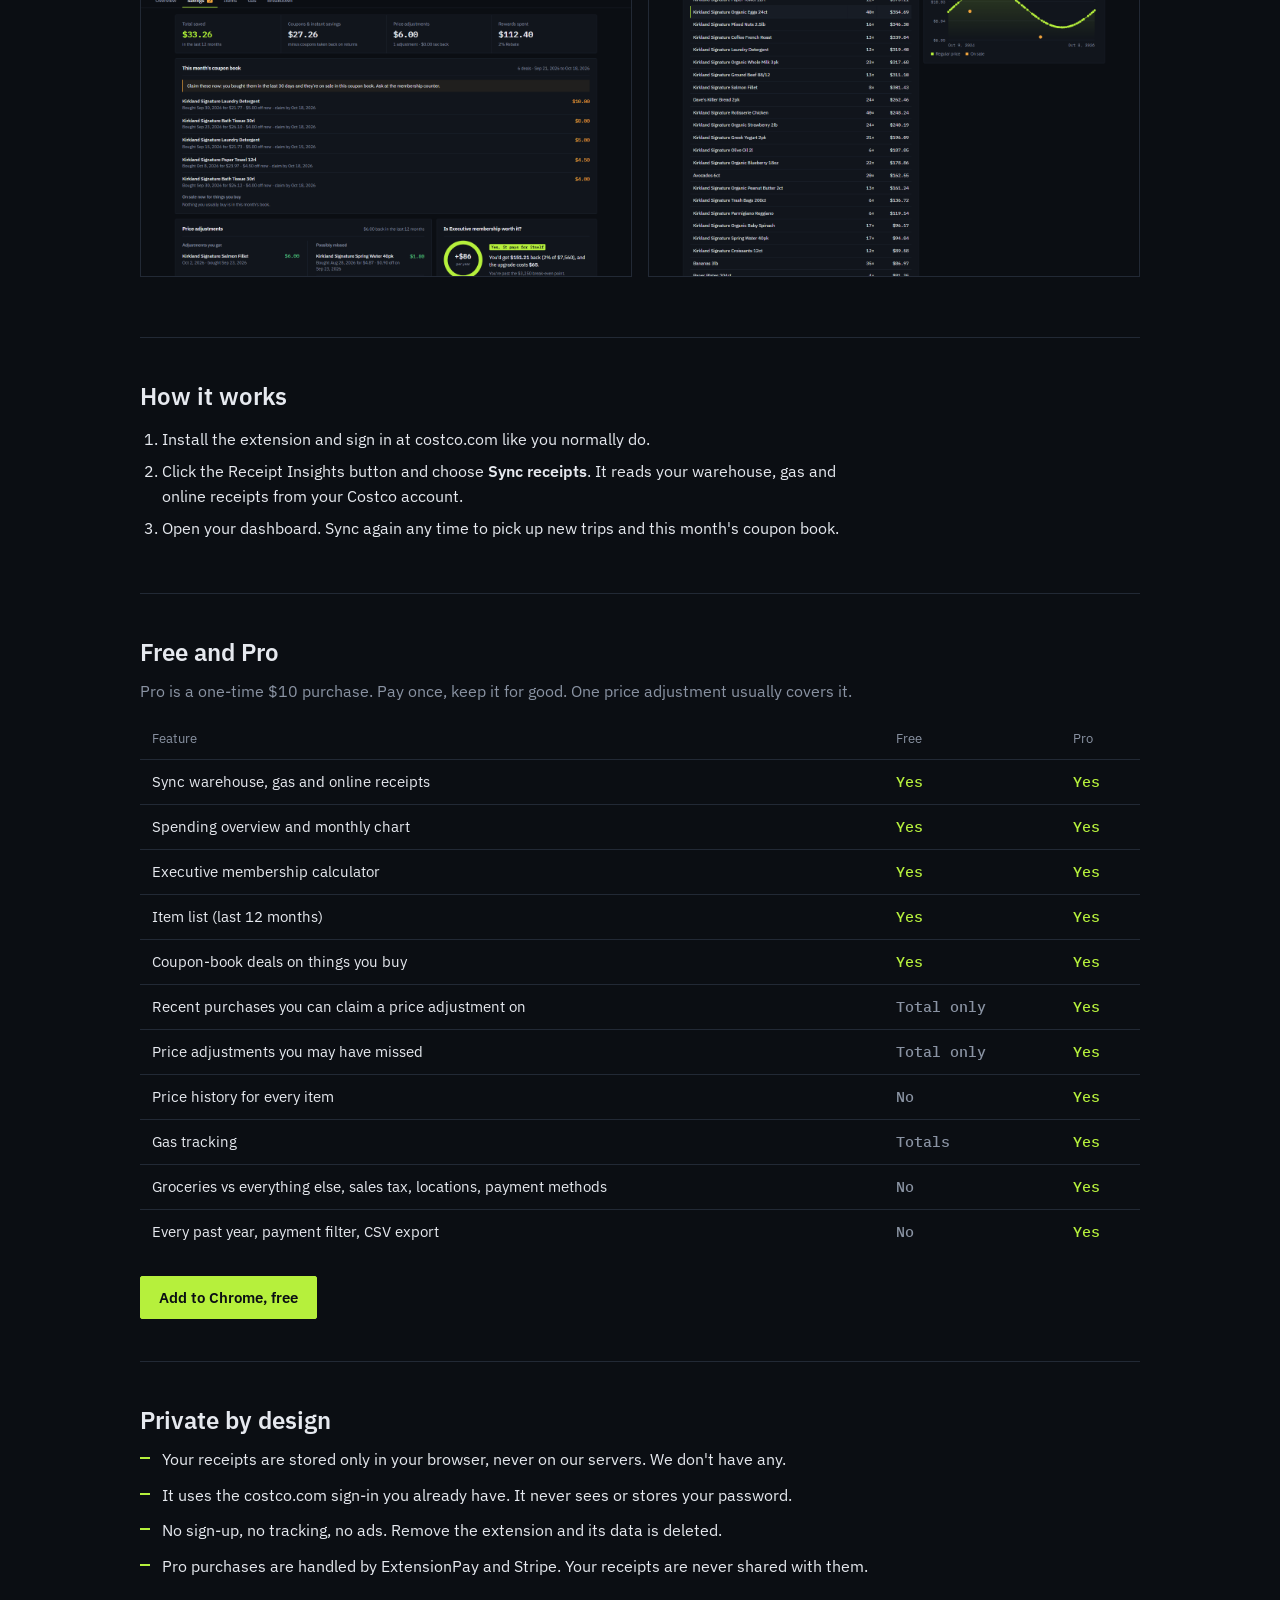
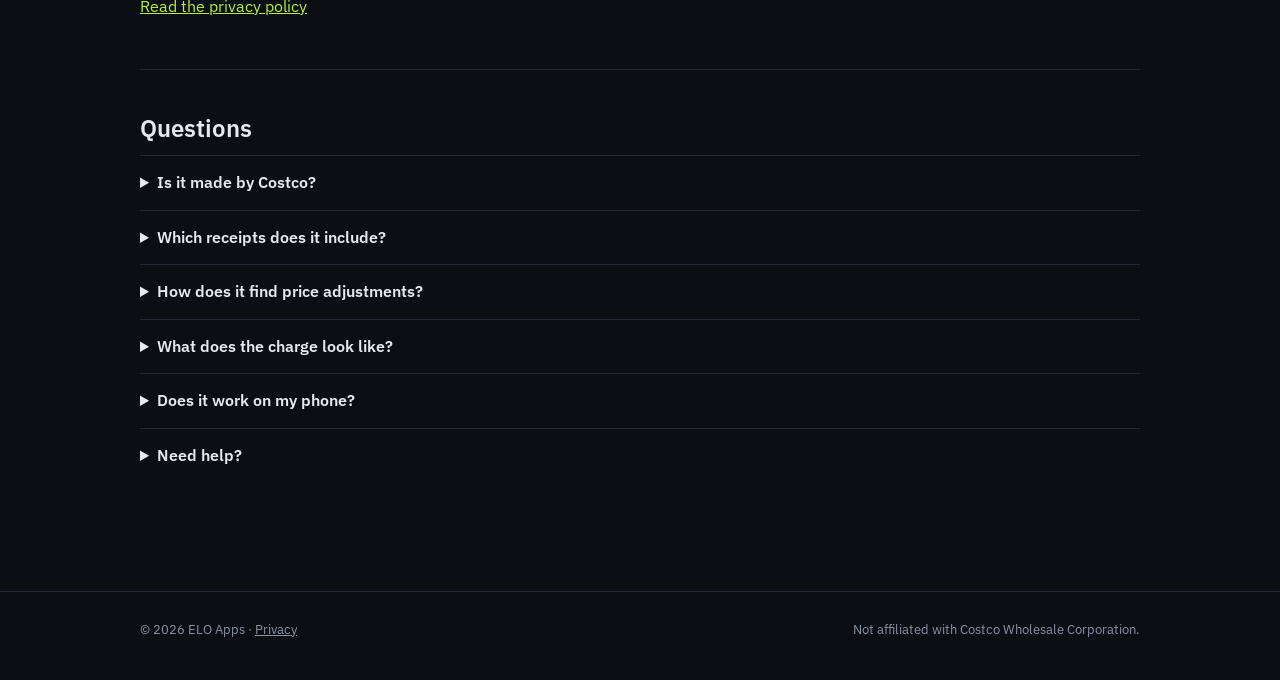
==== commit 1b4b01a1: "Swap Receipt Insights promo video to v2 (50-second walkthrough, new design) Co-Authored-By: Claude O" ====
--- a/receipt-insights/index.html
+++ b/receipt-insights/index.html
@@ -48,7 +48,7 @@
         <a class="btn secondary" href="#how">How it works</a>
       </div>
       <p class="muted" style="font-size:14px">Works in Chrome, Brave and Edge with a costco.com (US) account.</p>
-      <video class="shot" src="../assets/video/receipt-insights-promo.mp4" poster="../assets/video/promo-poster.jpg" width="1920" height="1080" controls muted playsinline preload="metadata" aria-label="42-second walkthrough of the Receipt Insights dashboard"></video>
+      <video class="shot" src="../assets/video/receipt-insights-promo.mp4" poster="../assets/video/promo-poster.jpg" width="1920" height="1080" controls muted playsinline preload="metadata" aria-label="50-second walkthrough of the Receipt Insights dashboard"></video>
     </section>
 
     <section class="section">
